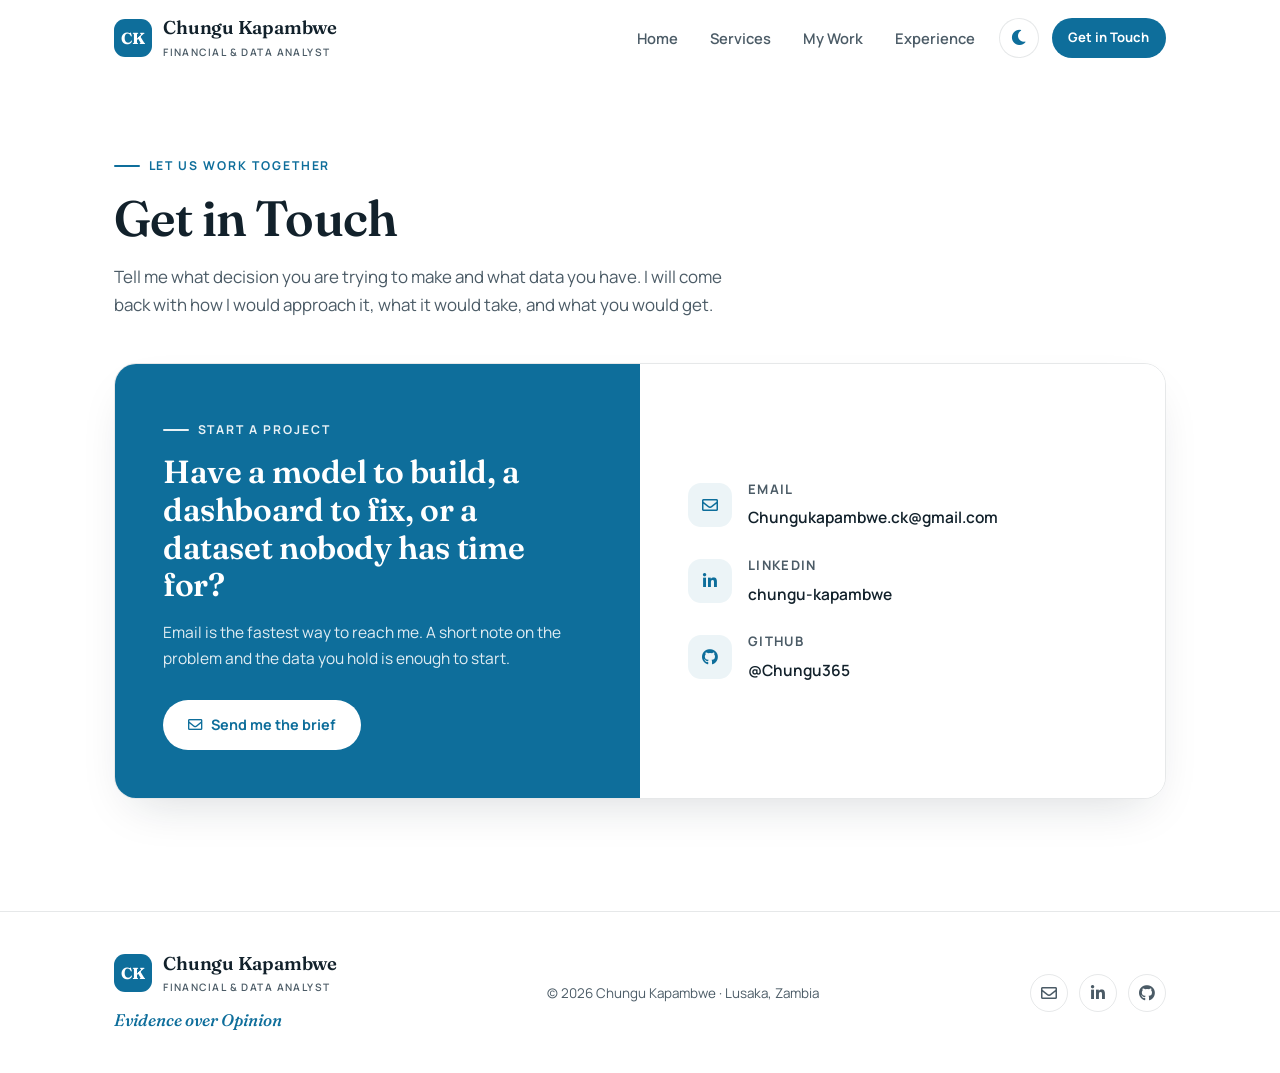
==== contact.html @ 67eb6855 "Add files via upload" ====
<!DOCTYPE html>
<html lang="en">
<head>
<meta charset="UTF-8">
<meta name="viewport" content="width=device-width, initial-scale=1.0">
<title>Get in Touch | Chungu Kapambwe</title>
<meta name="description" content="Get in touch about a financial model, a dashboard, or an analysis.">
<meta name="theme-color" content="#0e6e9b">

<link rel="icon" href="data:image/svg+xml,%3Csvg xmlns='http://www.w3.org/2000/svg' viewBox='0 0 64 64'%3E%3Crect width='64' height='64' rx='14' fill='%230e6e9b'/%3E%3Ctext x='32' y='43' font-family='Georgia,serif' font-size='30' font-weight='bold' fill='white' text-anchor='middle'%3ECK%3C/text%3E%3C/svg%3E">

<script>
/* Set theme + js flag before first paint: avoids a flash and keeps content
     visible if scripting is unavailable. */
  (function () {
    var r = document.documentElement;
    r.className += ' js';
    try {
      var t = localStorage.getItem('theme');
      if (t === 'light' || t === 'dark') r.setAttribute('data-theme', t);
    } catch (e) {}
    try { if ('scrollRestoration' in history) history.scrollRestoration = 'manual'; } catch (e) {}
  })();
</script>

<link rel="preconnect" href="https://fonts.googleapis.com">
<link rel="preconnect" href="https://fonts.gstatic.com" crossorigin>
<link href="https://fonts.googleapis.com/css2?family=Fraunces:ital,opsz,wght@0,9..144,400;0,9..144,500;0,9..144,600;0,9..144,700;1,9..144,500&family=Manrope:wght@400;500;600;700;800&display=swap" rel="stylesheet">
<link rel="stylesheet" href="assets/css/fontawesome.min.css">
<link rel="stylesheet" href="assets/css/site.css">
</head>
<body>

<header class="site-header" id="siteHeader">
  <nav class="nav" aria-label="Primary">
    <a href="index.html" class="wordmark" aria-label="Chungu Kapambwe, home">
      <span class="mono" aria-hidden="true">CK</span>
      <span>
        <span class="name">Chungu Kapambwe</span>
        <span class="role">Financial &amp; Data Analyst</span>
      </span>
    </a>

    <ul class="nav-links" id="navLinks">
      <li><a href="index.html">Home</a></li>
      <li><a href="services.html">Services</a></li>
      <li><a href="work.html">My Work</a></li>
      <li><a href="experience.html">Experience</a></li>
    </ul>

    <div class="nav-actions">
      <button class="theme-toggle" id="themeToggle" type="button" aria-label="Switch colour theme" aria-pressed="false">
        <i class="fas fa-moon" aria-hidden="true"></i>
        <i class="fas fa-sun" aria-hidden="true"></i>
      </button>
      <a href="contact.html" class="btn btn-primary btn-sm nav-cta">Get in Touch</a>
      <button class="menu-btn" id="menuBtn" type="button" aria-label="Open menu" aria-expanded="false" aria-controls="mobileMenu">
        <i class="fas fa-bars" aria-hidden="true"></i>
        <i class="fas fa-times" aria-hidden="true"></i>
      </button>
    </div>
  </nav>
</header>

<div class="mobile-menu" id="mobileMenu" hidden>
  <a href="index.html">Home</a>
  <a href="services.html">Services</a>
  <a href="work.html">My Work</a>
  <a href="experience.html">Experience</a>
  <a href="contact.html" class="btn btn-primary">Get in Touch</a>
</div>

<main id="top">
<section class="page-head wrap" data-animate>
  <span class="eyebrow">Let us work together</span>
  <h1>Get in Touch</h1>
  <p>Tell me what decision you are trying to make and what data you have. I will come back with how I
     would approach it, what it would take, and what you would get.</p>
</section>

<section style="padding-top:0">
  <div class="wrap">
    <div class="contact-panel" data-animate>
      <div class="contact-side">
        <span class="eyebrow">Start a project</span>
        <h2>Have a model to build, a dashboard to fix, or a dataset nobody has time for?</h2>
        <p>Email is the fastest way to reach me. A short note on the problem and the data you hold is
           enough to start.</p>
        <a href="mailto:Chungukapambwe.ck@gmail.com?subject=Project%20enquiry" class="btn"><i class="far fa-envelope" aria-hidden="true"></i> Send me the brief</a>
      </div>

      <div class="contact-list">
        <div class="contact-row">
          <i class="far fa-envelope" aria-hidden="true"></i>
          <div><h4>Email</h4><a href="mailto:Chungukapambwe.ck@gmail.com">Chungukapambwe.ck@gmail.com</a></div>
        </div>
        <div class="contact-row">
          <i class="fab fa-linkedin-in" aria-hidden="true"></i>
          <div><h4>LinkedIn</h4><a href="https://www.linkedin.com/in/chungu-kapambwe-214877257/" target="_blank" rel="noopener">chungu-kapambwe</a></div>
        </div>
        <div class="contact-row">
          <i class="fab fa-github" aria-hidden="true"></i>
          <div><h4>GitHub</h4><a href="https://github.com/Chungu365" target="_blank" rel="noopener">@Chungu365</a></div>
        </div>
      </div>
    </div>
  </div>
</section>

</main>

<footer class="site-footer">
  <div class="wrap footer-inner">
    <div class="footer-brand">
      <a href="index.html" class="wordmark" aria-label="Chungu Kapambwe, home">
        <span class="mono" aria-hidden="true">CK</span>
        <span>
          <span class="name">Chungu Kapambwe</span>
          <span class="role">Financial &amp; Data Analyst</span>
        </span>
      </a>
      <span class="footer-tagline">Evidence over Opinion</span>
    </div>
    <p class="footer-meta">&copy; <span id="year">2026</span> Chungu Kapambwe &middot; Lusaka, Zambia</p>
    <div class="footer-social">
      <a href="mailto:Chungukapambwe.ck@gmail.com" aria-label="Email"><i class="far fa-envelope" aria-hidden="true"></i></a>
      <a href="https://www.linkedin.com/in/chungu-kapambwe-214877257/" target="_blank" rel="noopener" aria-label="LinkedIn"><i class="fab fa-linkedin-in" aria-hidden="true"></i></a>
      <a href="https://github.com/Chungu365" target="_blank" rel="noopener" aria-label="GitHub"><i class="fab fa-github" aria-hidden="true"></i></a>
    </div>
  </div>
</footer>

<script src="assets/js/site.js"></script>
</body>
</html>
---- assets/css/site.css ----
/* ===================================================================
     1. DESIGN TOKENS
     Light is the default. Dark follows the system unless the visitor
     has explicitly chosen a theme (data-theme on <html>).
     =================================================================== */
  :root{
    --brand:#0e6e9b;            /* fixed brand blue — never theme-shifted */
    --mist:#e2e5e9;             /* brand light grey */

    --ink:#12212b;
    --ink-soft:#4b5b66;
    --blue:#0e6e9b;             /* theme-aware accent */
    --blue-deep:#0a4f70;
    --blue-tint:rgba(14,110,155,.08);
    --blue-tint-2:rgba(14,110,155,.16);
    --line:rgba(18,33,43,.10);
    --line-strong:rgba(18,33,43,.18);
    --accent-warm:#b8860b;   /* one warm note, used sparingly in the cover art */

    --surface:#ffffff;
    --surface-alt:#eef1f4;   /* alternating band: present, not loud */
    --surface-card:#ffffff;
    --shadow:0 20px 50px -20px rgba(18,33,43,.18);
    --shadow-sm:0 6px 18px -10px rgba(18,33,43,.25);

    --radius-lg:22px;
    --radius-md:14px;
    --radius-sm:10px;
    --header-h:76px;
    color-scheme:light;
  }

  :root[data-theme="dark"]{
    --ink:#eef2f5;
    --ink-soft:#a4b2bc;
    --accent-warm:#d8ab3a;
    --blue:#4fb2da;
    --blue-deep:#8ad6f2;
    --blue-tint:rgba(79,178,218,.12);
    --blue-tint-2:rgba(79,178,218,.22);
    --line:rgba(238,242,245,.12);
    --line-strong:rgba(238,242,245,.22);

    --surface:#0f1720;
    --surface-alt:#141e29;
    --surface-card:#16212c;
    --shadow:0 24px 60px -20px rgba(0,0,0,.55);
    --shadow-sm:0 8px 22px -12px rgba(0,0,0,.6);
    color-scheme:dark;
  }

  @media (prefers-color-scheme: dark){
    :root:not([data-theme="light"]){
      --ink:#eef2f5;
      --ink-soft:#a4b2bc;
      --accent-warm:#d8ab3a;
      --blue:#4fb2da;
      --blue-deep:#8ad6f2;
      --blue-tint:rgba(79,178,218,.12);
      --blue-tint-2:rgba(79,178,218,.22);
      --line:rgba(238,242,245,.12);
      --line-strong:rgba(238,242,245,.22);

      --surface:#0f1720;
      --surface-alt:#141e29;
      --surface-card:#16212c;
      --shadow:0 24px 60px -20px rgba(0,0,0,.55);
      --shadow-sm:0 8px 22px -12px rgba(0,0,0,.6);
      color-scheme:dark;
    }
  }

  /* ===================================================================
     2. BASE
     =================================================================== */
  *{ box-sizing:border-box; }
  html{ scroll-behavior:smooth; }
  body{
    margin:0;
    background:var(--surface);
    color:var(--ink);
    font-family:'Manrope',-apple-system,BlinkMacSystemFont,'Segoe UI',sans-serif;
    font-size:16px;
    line-height:1.65;
    -webkit-font-smoothing:antialiased;
    overflow-x:hidden;
  }
  img{ max-width:100%; display:block; }
  a{ color:inherit; text-decoration:none; }
  button{ font:inherit; }
  ul{ margin:0; padding:0; list-style:none; }

  h1,h2,h3{
    font-family:'Fraunces',Georgia,serif;
    color:var(--ink);
    margin:0 0 .5em;
    letter-spacing:-0.012em;
    font-weight:600;
    line-height:1.18;
  }
  h4{ font-family:'Manrope',sans-serif; font-weight:700; margin:0 0 .3em; }
  p{ margin:0; }

  :focus-visible{ outline:2px solid var(--blue); outline-offset:3px; border-radius:4px; }

  .wrap{ max-width:1180px; margin:0 auto; padding:0 clamp(20px,5vw,64px); }
  section{ padding:clamp(64px,9vw,112px) 0; scroll-margin-top:var(--header-h); }
  .section-alt{ background:var(--surface-alt); }

  .eyebrow{
    display:inline-flex; align-items:center; gap:.7em;
    font-size:.76rem; font-weight:700; letter-spacing:.16em; text-transform:uppercase;
    color:var(--blue); margin-bottom:1.1em;
  }
  .eyebrow::before{ content:''; width:26px; height:2px; background:currentColor; border-radius:2px; }

  .section-head{ max-width:660px; margin-bottom:clamp(2.2rem,4vw,3.2rem); }
  .section-head h2{ font-size:clamp(1.85rem,3.6vw,2.6rem); }
  .section-head p{ color:var(--ink-soft); font-size:1.03rem; margin-top:.7em; }

  /* ===================================================================
     3. WORDMARK  — one treatment, used in the header and the footer.
     Monogram tile carries the colour; the name is always Fraunces 600
     in the text colour. No split colours, no italics.
     =================================================================== */
  .wordmark{ display:inline-flex; align-items:center; gap:.7rem; }
  .wordmark .mono{
    width:38px; height:38px; flex:none;
    border-radius:11px; background:var(--brand); color:#fff;
    display:flex; align-items:center; justify-content:center;
    font-family:'Fraunces',Georgia,serif; font-weight:700; font-size:1rem;
    letter-spacing:.02em; line-height:1;
  }
  .wordmark .name{
    font-family:'Fraunces',Georgia,serif; font-weight:600; font-size:1.16rem;
    color:var(--ink); letter-spacing:-0.012em; line-height:1.15; white-space:nowrap;
  }
  .wordmark .role{
    display:block; font-family:'Manrope',sans-serif; font-weight:600;
    font-size:.64rem; letter-spacing:.14em; text-transform:uppercase;
    color:var(--ink-soft); margin-top:2px;
  }

  /* ===================================================================
     4. HEADER / NAV
     =================================================================== */
  .site-header{
    position:fixed; inset:0 0 auto 0; z-index:1000;
    background:var(--surface);
    border-bottom:1px solid transparent;
    transition:border-color .25s ease, box-shadow .25s ease;
  }
  @supports (backdrop-filter:blur(12px)){
    .site-header{ background:color-mix(in srgb, var(--surface) 86%, transparent); backdrop-filter:blur(14px); }
  }
  .site-header.is-stuck{ border-bottom-color:var(--line); box-shadow:var(--shadow-sm); }

  .nav{
    height:var(--header-h);
    display:flex; align-items:center; justify-content:space-between; gap:1.5rem;
    max-width:1180px; margin:0 auto; padding:0 clamp(20px,5vw,64px);
  }
  .nav-links{ display:flex; gap:2rem; margin-left:auto; }
  .nav-links a{
    position:relative; font-size:.92rem; font-weight:600; color:var(--ink-soft);
    padding:.35em 0; transition:color .2s ease;
  }
  .nav-links a::after{
    content:''; position:absolute; left:0; right:100%; bottom:0; height:2px;
    background:var(--blue); border-radius:2px; transition:right .25s ease;
  }
  .nav-links a:hover{ color:var(--ink); }
  .nav-links a:hover::after,
  .nav-links a.is-active::after{ right:0; }
  .nav-links a.is-active{ color:var(--blue); }

  .nav-actions{ display:flex; align-items:center; gap:.8rem; }

  .theme-toggle{
    width:40px; height:40px; flex:none; border-radius:50%;
    border:1px solid var(--line); background:var(--surface-card); color:var(--blue);
    display:flex; align-items:center; justify-content:center; cursor:pointer; font-size:.95rem;
    transition:border-color .2s ease, transform .2s ease;
  }
  .theme-toggle:hover{ border-color:var(--blue); transform:translateY(-1px); }
  .theme-toggle .fa-sun{ display:none; }
  :root[data-theme="dark"] .theme-toggle .fa-moon{ display:none; }
  :root[data-theme="dark"] .theme-toggle .fa-sun{ display:inline-block; }
  @media (prefers-color-scheme: dark){
    :root:not([data-theme="light"]) .theme-toggle .fa-moon{ display:none; }
    :root:not([data-theme="light"]) .theme-toggle .fa-sun{ display:inline-block; }
  }

  .nav-cta{ display:inline-flex; }
  .menu-btn{
    display:none; width:40px; height:40px; border-radius:50%;
    border:1px solid var(--line); background:var(--surface-card); color:var(--ink);
    align-items:center; justify-content:center; cursor:pointer;
  }
  .menu-btn .fa-times{ display:none; }
  .menu-btn[aria-expanded="true"] .fa-bars{ display:none; }
  .menu-btn[aria-expanded="true"] .fa-times{ display:inline-block; }

  /* Mobile drawer */
  .mobile-menu{
    position:fixed; inset:var(--header-h) 0 auto 0; z-index:999;
    background:var(--surface); border-bottom:1px solid var(--line);
    box-shadow:var(--shadow); padding:1rem clamp(20px,5vw,64px) 1.6rem;
    transform:translateY(-12px); opacity:0; pointer-events:none;
    transition:opacity .2s ease, transform .2s ease;
  }
  .mobile-menu.is-open{ transform:translateY(0); opacity:1; pointer-events:auto; }
  /* Every item in the drawer reads the same way: left aligned plain text on
     the drawer's own background. The CTA carries .btn for the header, so its
     pill, fill and centring are unwound here rather than in the markup. */
  .mobile-menu a{
    display:block; width:auto; padding:.85rem 0; text-align:left;
    font-size:1rem; font-weight:600; color:var(--ink);
    background:none; border:0; border-radius:0; box-shadow:none; transform:none;
  }
  .mobile-menu a + a{ border-top:1px solid var(--line); }
  .mobile-menu a.is-active{ color:var(--blue); }
  /* Doubled class beats the dark theme's .btn-primary colour rule. */
  .mobile-menu a.btn.btn-primary{
    background:none; color:var(--ink); box-shadow:none; transform:none;
  }
  .mobile-menu a.btn.btn-primary:hover{
    background:none; color:var(--blue); transform:none;
  }

  /* ===================================================================
     5. BUTTONS / PILLS
     =================================================================== */
  .btn{
    display:inline-flex; align-items:center; justify-content:center; gap:.6em;
    padding:.85em 1.7em; border-radius:100px; border:1px solid transparent;
    font-size:.9rem; font-weight:700; cursor:pointer; white-space:nowrap;
    transition:background .2s ease, color .2s ease, border-color .2s ease, transform .2s ease;
  }
  .btn-primary{ background:var(--blue); color:#fff; }
  :root[data-theme="dark"] .btn-primary{ color:#07131b; }
  @media (prefers-color-scheme: dark){ :root:not([data-theme="light"]) .btn-primary{ color:#07131b; } }
  .btn-primary:hover{ background:var(--blue-deep); transform:translateY(-2px); }
  .btn-outline{ border-color:var(--line-strong); color:var(--ink); }
  .btn-outline:hover{ border-color:var(--blue); color:var(--blue); transform:translateY(-2px); }
  .btn-sm{ padding:.6em 1.2em; font-size:.82rem; }

  .status-pill{
    display:inline-flex; align-items:center; gap:.6em; margin-bottom:1.4rem;
    padding:.45em 1.1em; border-radius:100px;
    border:1px solid var(--line-strong); background:var(--surface-card);
    font-size:.8rem; font-weight:600; color:var(--ink-soft);
  }
  .status-pill .dot{
    width:7px; height:7px; border-radius:50%; background:var(--blue); flex:none;
  }

  /* ===================================================================
     6. HERO  (centred, home page)
     =================================================================== */
  .hero{
    padding-top:calc(var(--header-h) + clamp(44px,7vw,84px));
    padding-bottom:clamp(56px,8vw,96px);
    text-align:center;
  }
  .hero-inner{ max-width:880px; margin:0 auto; display:flex; flex-direction:column; align-items:center; }
  .hero-avatar{
    width:104px; height:104px; border-radius:50%; overflow:hidden;
    border:1px solid var(--line); box-shadow:0 0 0 7px var(--blue-tint);
    margin-bottom:1.8rem;
  }
  .hero-avatar img{ width:100%; height:100%; object-fit:cover; object-position:center 22%; }

  /* Plain text, no container. */
  .hero-role{
    font-size:.82rem; font-weight:700; letter-spacing:.2em; text-transform:uppercase;
    color:var(--blue); margin-bottom:1.5rem;
  }
  .hero h1{ font-size:clamp(2.2rem,4.8vw,3.5rem); margin-bottom:.45em; text-wrap:balance; }
  .hero h1 em{ font-style:italic; font-weight:500; color:var(--blue); }

  .tagline{
    display:flex; align-items:center; justify-content:center; gap:1rem;
    font-family:'Fraunces',Georgia,serif; font-style:italic; font-weight:500;
    font-size:clamp(1.2rem,2.1vw,1.5rem); color:var(--blue); margin:0 0 1.5rem;
  }
  .tagline::before,
  .tagline::after{ content:''; width:46px; height:2px; background:currentColor; border-radius:2px; flex:none; }

  .hero-sub{ font-size:1.08rem; color:var(--ink-soft); max-width:62ch; margin-bottom:2.1rem; }
  .hero-actions{ display:flex; flex-wrap:wrap; gap:.9rem; justify-content:center; margin-bottom:2.2rem; }
  .cred-strip{ display:flex; flex-wrap:wrap; gap:.55rem; justify-content:center; }
  .cred{
    display:inline-flex; align-items:center; gap:.5em;
    padding:.45em 1em; border-radius:100px;
    background:var(--blue-tint); border:1px solid var(--blue-tint-2);
    font-size:.8rem; font-weight:700; color:var(--blue-deep);
  }
  .cred i{ font-size:.78rem; color:var(--blue); }

  /* ===================================================================
     6b. PAGE HEADER  (every page except home)
     =================================================================== */
  .page-head{
    padding-top:calc(var(--header-h) + clamp(40px,6vw,72px));
    padding-bottom:clamp(28px,4vw,44px);
  }
  .page-head h1{ font-size:clamp(2.1rem,4.4vw,3.1rem); margin-bottom:.3em; }
  .page-head p{ color:var(--ink-soft); font-size:1.06rem; max-width:62ch; }

  /* ===================================================================
     7. SERVICES
     =================================================================== */
  .service-grid{ display:grid; grid-template-columns:repeat(2,1fr); gap:1.4rem; }
  .service{
    display:flex; gap:1.2rem; padding:1.9rem;
    background:var(--surface-card); border:1px solid var(--line); border-radius:var(--radius-lg);
    transition:transform .25s ease, box-shadow .25s ease, border-color .25s ease;
  }
  .service:hover{ transform:translateY(-4px); box-shadow:var(--shadow); border-color:var(--blue); }
  .service .ico{
    width:46px; height:46px; flex:none; border-radius:13px;
    background:var(--blue-tint); color:var(--blue);
    display:flex; align-items:center; justify-content:center; font-size:1.15rem;
  }
  .service h3{ font-size:1.14rem; margin-bottom:.35em; }
  .service p{ color:var(--ink-soft); font-size:.93rem; }
  .service .proof{
    display:block; margin-top:.9em; font-size:.78rem; font-weight:700;
    letter-spacing:.04em; text-transform:uppercase; color:var(--blue);
  }

  /* ===================================================================
     8. CASE STUDIES
     =================================================================== */
  .case-featured{
    background:var(--surface-card); border:1px solid var(--line);
    border-radius:var(--radius-lg); overflow:hidden; box-shadow:var(--shadow);
    margin-bottom:1.6rem;
  }
  .case-shot{ background:var(--mist); border-bottom:1px solid var(--line); }
  :root[data-theme="dark"] .case-shot{ background:#0b121a; }
  @media (prefers-color-scheme: dark){ :root:not([data-theme="light"]) .case-shot{ background:#0b121a; } }
  .case-shot img{ width:100%; height:auto; aspect-ratio:16/9; object-fit:cover; object-position:center top; }
  .case-body{ display:grid; grid-template-columns:1.45fr 1fr; gap:2.2rem; padding:2.2rem; }
  .case-body h3{ font-size:1.5rem; }
  .case-body p{ color:var(--ink-soft); font-size:.97rem; }

  .badge{
    display:inline-flex; align-items:center; gap:.5em; width:fit-content;
    padding:.35em .9em; border-radius:100px; background:var(--blue); color:#fff;
    font-size:.72rem; font-weight:800; letter-spacing:.06em; text-transform:uppercase;
    margin-bottom:.9rem;
  }
  :root[data-theme="dark"] .badge{ color:#07131b; }
  @media (prefers-color-scheme: dark){ :root:not([data-theme="light"]) .badge{ color:#07131b; } }

  .metrics{ display:grid; gap:1rem; align-content:start; }
  .metric{ padding-left:1rem; border-left:2px solid var(--blue); }
  .metric strong{
    display:block; font-family:'Fraunces',Georgia,serif; font-weight:600;
    font-size:1.3rem; color:var(--ink); line-height:1.2;
  }
  .metric span{ font-size:.8rem; color:var(--ink-soft); }

  .case-grid{ display:grid; grid-template-columns:repeat(3,1fr); gap:1.6rem; }
  .case{
    display:flex; flex-direction:column;
    background:var(--surface-card); border:1px solid var(--line);
    border-radius:var(--radius-lg); overflow:hidden;
    transition:transform .25s ease, box-shadow .25s ease;
  }
  .case:hover{ transform:translateY(-5px); box-shadow:var(--shadow); }
  .case .shot{ background:var(--mist); border-bottom:1px solid var(--line); overflow:hidden; }
  :root[data-theme="dark"] .case .shot{ background:#0b121a; }
  @media (prefers-color-scheme: dark){ :root:not([data-theme="light"]) .case .shot{ background:#0b121a; } }
  .case .shot img{ width:100%; height:auto; aspect-ratio:16/10; object-fit:cover; object-position:center top; transition:transform .5s ease; }
  .case:hover .shot img{ transform:scale(1.04); }
  .case .body{ padding:1.5rem 1.6rem 1.7rem; display:flex; flex-direction:column; flex:1; }
  .case h3{ font-size:1.16rem; margin-bottom:.4em; }
  .case p{ color:var(--ink-soft); font-size:.9rem; }
  .stack{ display:flex; flex-wrap:wrap; gap:.4rem; margin-top:.9rem; }
  .stack span{
    font-size:.7rem; font-weight:700; letter-spacing:.03em;
    color:var(--blue-deep); background:var(--blue-tint);
    padding:.32em .8em; border-radius:100px;
  }
  .case-link{
    display:inline-flex; align-items:center; gap:.5em; margin-top:1.1rem;
    color:var(--blue); font-weight:700; font-size:.88rem;
  }
  .case-link i{ font-size:.78rem; transition:transform .2s ease; }
  .case-link:hover i{ transform:translateX(4px); }
  .case .case-link{ margin-top:auto; padding-top:1.1rem; }
  .case-all{ margin-top:2.4rem; display:flex; justify-content:center; }

  /* ===================================================================
     9. ABOUT + CREDENTIALS
     =================================================================== */
  .about-grid{ display:grid; grid-template-columns:.8fr 1.2fr; gap:clamp(32px,5vw,60px); align-items:start; }
  .about-photo{
    border-radius:var(--radius-lg); overflow:hidden;
    border:1px solid var(--line); box-shadow:var(--shadow);
  }
  .about-photo img{ width:100%; height:auto; aspect-ratio:4/5; object-fit:cover; object-position:center 18%; }
  .about-text p{ color:var(--ink-soft); font-size:1.01rem; }
  .about-text p + p{ margin-top:1.05em; }

  .creds{
    margin-top:2.2rem; padding-top:1.8rem; border-top:1px solid var(--line-strong);
    display:grid; grid-template-columns:repeat(2,1fr); gap:1.1rem;
  }
  .cred-item{ display:flex; gap:.9rem; align-items:flex-start; }
  .cred-item i{
    width:38px; height:38px; flex:none; border-radius:11px;
    background:var(--blue-tint); color:var(--blue);
    display:flex; align-items:center; justify-content:center; font-size:.95rem;
  }
  .cred-item h4{ font-size:.9rem; }
  .cred-item p{ font-size:.8rem; color:var(--ink-soft); }

  /* ===================================================================
     10. CAPABILITIES
     =================================================================== */
  .cap-grid{ display:grid; grid-template-columns:repeat(3,1fr); gap:1.5rem; }
  .cap{
    padding:2rem; background:var(--surface-card);
    border:1px solid var(--line); border-radius:var(--radius-lg);
    transition:transform .25s ease, box-shadow .25s ease, border-color .25s ease;
  }
  .cap:hover{ transform:translateY(-5px); box-shadow:var(--shadow); border-color:var(--blue); }
  .cap .ico{
    width:48px; height:48px; border-radius:13px; margin-bottom:1.1rem;
    background:var(--blue-tint); color:var(--blue);
    display:flex; align-items:center; justify-content:center; font-size:1.2rem;
  }
  .cap h3{ font-size:1.16rem; }
  .cap p{ color:var(--ink-soft); font-size:.92rem; }

  .toolkit{
    margin-top:1.6rem; padding:1.8rem 2rem;
    background:var(--surface-card); border:1px solid var(--line); border-radius:var(--radius-lg);
    display:flex; flex-wrap:wrap; align-items:center; gap:1.4rem;
  }
  .toolkit h4{
    margin:0; font-size:.76rem; letter-spacing:.14em; text-transform:uppercase; color:var(--ink-soft);
    flex:none;
  }
  .tags{ display:flex; flex-wrap:wrap; gap:.55rem; }
  .tags span{
    font-size:.82rem; font-weight:600; color:var(--ink);
    background:var(--surface-alt); border:1px solid var(--line-strong);
    padding:.4em 1em; border-radius:100px;
  }


  /* ===================================================================
     10b. TIMELINE  (experience page)
     =================================================================== */
  .timeline{ position:relative; padding-left:34px; }
  .timeline::before{
    content:''; position:absolute; left:8px; top:10px; bottom:10px;
    width:2px; background:var(--line-strong); border-radius:2px;
  }
  .job{ position:relative; padding-bottom:clamp(2.2rem,4vw,3rem); }
  .job:last-child{ padding-bottom:0; }
  .job::before{
    content:''; position:absolute; left:-34px; top:8px; width:18px; height:18px;
    border-radius:50%; background:var(--surface); border:3px solid var(--blue);
  }
  .job-top{ display:flex; flex-wrap:wrap; align-items:baseline; gap:.6rem 1rem; margin-bottom:.2rem; }
  .job h3{ font-size:1.3rem; margin:0; }
  .job .where{ font-size:.95rem; font-weight:700; color:var(--blue); }
  .job .when{
    margin-left:auto; font-size:.8rem; font-weight:700; letter-spacing:.06em;
    text-transform:uppercase; color:var(--ink-soft); white-space:nowrap;
  }
  .job .place{ font-size:.88rem; color:var(--ink-soft); margin-bottom:1.1rem; }
  .duties{ display:grid; gap:1rem; }
  .duty{
    padding:1.1rem 1.3rem; background:var(--surface-card);
    border:1px solid var(--line); border-radius:var(--radius-md);
  }
  .duty h4{ font-size:.92rem; color:var(--blue-deep); margin-bottom:.3em; }
  .duty p{ font-size:.93rem; color:var(--ink-soft); }

  .facts-grid{ display:grid; grid-template-columns:repeat(2,1fr); gap:1.4rem; }
  .fact-card{
    padding:1.7rem 1.8rem; background:var(--surface-card);
    border:1px solid var(--line); border-radius:var(--radius-lg);
  }
  .fact-card h3{ font-size:1.08rem; margin-bottom:.15em; }
  .fact-card .meta{ font-size:.86rem; font-weight:700; color:var(--blue); margin-bottom:.5rem; }
  .fact-card p{ font-size:.9rem; color:var(--ink-soft); }
  .fact-list{ display:grid; gap:1rem; }
  .fact-row{ display:flex; align-items:flex-start; gap:1rem; }
  .fact-row i{
    width:40px; height:40px; flex:none; border-radius:12px;
    background:var(--blue-tint); color:var(--blue);
    display:flex; align-items:center; justify-content:center; font-size:.95rem;
  }
  .fact-row h4{ font-size:.95rem; }
  .fact-row p{ font-size:.85rem; color:var(--ink-soft); }

  .closer{ text-align:center; max-width:620px; margin:0 auto; }
  .closer h2{ font-size:clamp(1.6rem,3vw,2.2rem); }
  .closer p{ color:var(--ink-soft); margin-bottom:1.8rem; }

  /* ===================================================================
     11. CONTACT
     =================================================================== */
  .contact-panel{
    display:grid; grid-template-columns:1fr 1fr;
    border-radius:var(--radius-lg); overflow:hidden;
    border:1px solid var(--line); box-shadow:var(--shadow);
  }
  .contact-side{ background:var(--brand); color:#fff; padding:clamp(2rem,4vw,3rem); }
  .contact-side h2{ color:#fff; font-size:clamp(1.6rem,2.6vw,2rem); }
  .contact-side p{ color:rgba(255,255,255,.88); font-size:.97rem; }
  .contact-side .eyebrow{ color:rgba(255,255,255,.9); }
  .contact-side .btn{ margin-top:1.8rem; background:#fff; color:var(--brand); }
  .contact-side .btn:hover{ background:rgba(255,255,255,.88); color:var(--brand); }

  .contact-list{
    background:var(--surface-card); padding:clamp(2rem,4vw,3rem);
    display:flex; flex-direction:column; gap:1.5rem; justify-content:center;
  }
  .contact-row{ display:flex; align-items:center; gap:1rem; }
  .contact-row i{
    width:44px; height:44px; flex:none; border-radius:13px;
    background:var(--blue-tint); color:var(--blue);
    display:flex; align-items:center; justify-content:center; font-size:1rem;
  }
  .contact-row h4{ font-size:.82rem; letter-spacing:.1em; text-transform:uppercase; color:var(--ink-soft); }
  .contact-row a{ font-size:.97rem; font-weight:600; color:var(--ink); word-break:break-word; }
  .contact-row a:hover{ color:var(--blue); }

  /* ===================================================================
     12. FOOTER
     =================================================================== */
  .site-footer{ border-top:1px solid var(--line); padding:2.4rem 0; }
  .footer-inner{
    display:flex; align-items:center; justify-content:space-between; gap:1.5rem; flex-wrap:wrap;
  }
  .footer-brand{ display:flex; flex-direction:column; gap:.7rem; }
  .footer-tagline{
    font-family:'Fraunces',Georgia,serif; font-style:italic; font-weight:500;
    font-size:1.05rem; color:var(--blue);
  }
  .footer-meta{ font-size:.84rem; color:var(--ink-soft); }
  .footer-social{ display:flex; gap:.7rem; }
  .footer-social a{
    width:38px; height:38px; border-radius:50%;
    border:1px solid var(--line); color:var(--ink-soft);
    display:flex; align-items:center; justify-content:center;
    transition:color .2s ease, border-color .2s ease, transform .2s ease;
  }
  .footer-social a:hover{ color:var(--blue); border-color:var(--blue); transform:translateY(-2px); }

  /* ===================================================================
     13. REVEAL (progressive enhancement — hidden only when JS is on)
     =================================================================== */
  .js [data-animate]{ opacity:0; transform:translateY(16px); transition:opacity .55s ease, transform .55s ease; }
  .js [data-animate].in-view{ opacity:1; transform:none; }
  @media (prefers-reduced-motion: reduce){
    html{ scroll-behavior:auto; }
    .js [data-animate]{ opacity:1; transform:none; transition:none; }
    *{ animation-duration:.01ms !important; transition-duration:.01ms !important; }
  }

  /* ===================================================================
     14. RESPONSIVE
     =================================================================== */
  @media (max-width:1000px){
    .nav-links, .nav-cta{ display:none; }
    .menu-btn{ display:flex; }
    .service-grid, .cap-grid, .case-grid{ grid-template-columns:repeat(2,1fr); }
    .case-body{ grid-template-columns:1fr; gap:1.6rem; }
    .metrics{ grid-template-columns:repeat(3,1fr); display:grid; }
    .about-grid{ grid-template-columns:1fr; }
    .about-photo{ max-width:320px; }
    .contact-panel{ grid-template-columns:1fr; }
  }
  @media (max-width:1000px){
    .facts-grid{ grid-template-columns:1fr; }
  }
  @media (max-width:680px){
    .job .when{ margin-left:0; width:100%; }
    .tagline::after{ display:none; }
    .service-grid, .cap-grid, .case-grid, .creds{ grid-template-columns:1fr; }
    .metrics{ grid-template-columns:1fr; }
    .toolkit{ flex-direction:column; align-items:flex-start; gap:1rem; }
    .wordmark .role{ display:none; }
    .footer-inner{ flex-direction:column; align-items:flex-start; }
  }
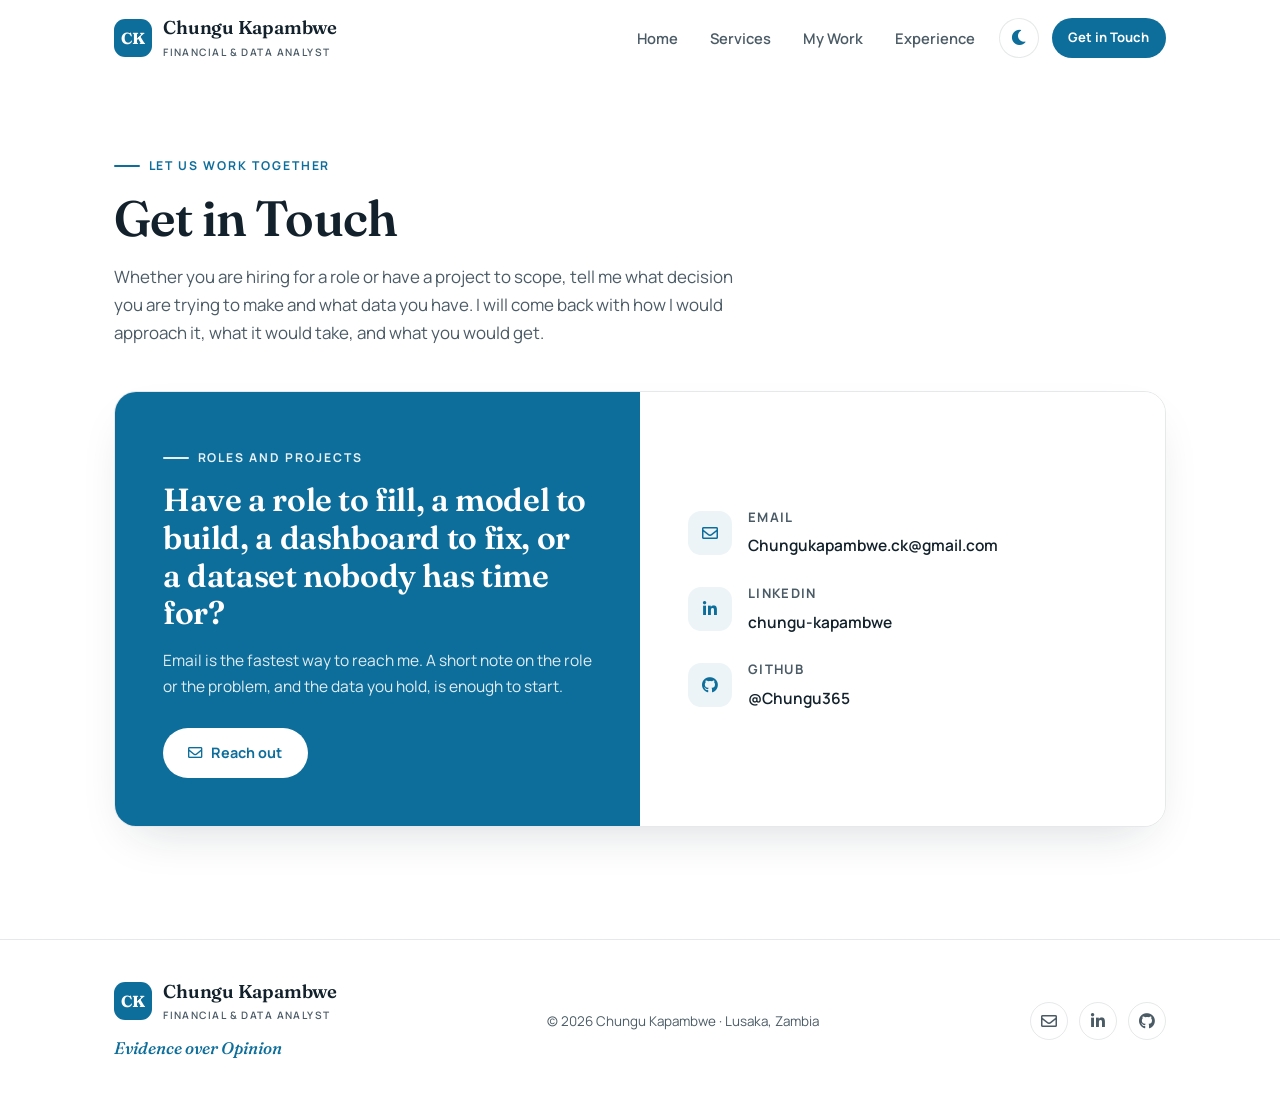
==== commit fff3ba45: "Add files via upload" ====
--- a/contact.html
+++ b/contact.html
@@ -74,19 +74,20 @@
 <section class="page-head wrap" data-animate>
   <span class="eyebrow">Let us work together</span>
   <h1>Get in Touch</h1>
-  <p>Tell me what decision you are trying to make and what data you have. I will come back with how I
-     would approach it, what it would take, and what you would get.</p>
+  <p>Whether you are hiring for a role or have a project to scope, tell me what decision you are trying
+     to make and what data you have. I will come back with how I would approach it, what it would take,
+     and what you would get.</p>
 </section>
 
 <section style="padding-top:0">
   <div class="wrap">
     <div class="contact-panel" data-animate>
       <div class="contact-side">
-        <span class="eyebrow">Start a project</span>
-        <h2>Have a model to build, a dashboard to fix, or a dataset nobody has time for?</h2>
-        <p>Email is the fastest way to reach me. A short note on the problem and the data you hold is
-           enough to start.</p>
-        <a href="mailto:Chungukapambwe.ck@gmail.com?subject=Project%20enquiry" class="btn"><i class="far fa-envelope" aria-hidden="true"></i> Send me the brief</a>
+        <span class="eyebrow">Roles and projects</span>
+        <h2>Have a role to fill, a model to build, a dashboard to fix, or a dataset nobody has time for?</h2>
+        <p>Email is the fastest way to reach me. A short note on the role or the problem, and the data
+           you hold, is enough to start.</p>
+        <a href="mailto:Chungukapambwe.ck@gmail.com?subject=Enquiry" class="btn"><i class="far fa-envelope" aria-hidden="true"></i> Reach out</a>
       </div>
 
       <div class="contact-list">
